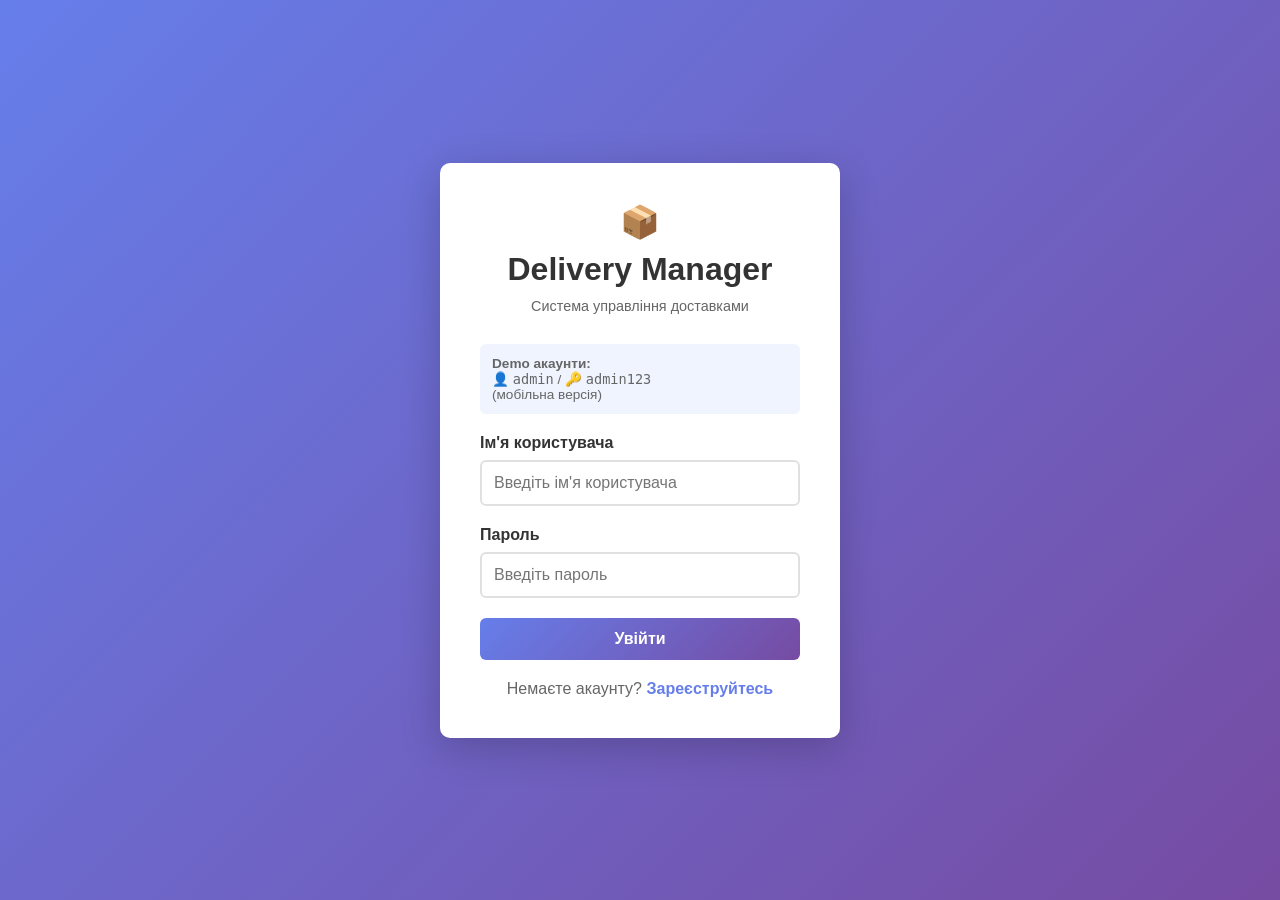
==== frontend/login.html @ 96a25c05 "feat(auth): Add JWT authentication system with admin/user roles - Create backend auth module with JW" ====
<!DOCTYPE html>
<html lang="uk">
<head>
    <meta charset="UTF-8">
    <meta name="viewport" content="width=device-width, initial-scale=1.0">
    <meta name="description" content="Delivery Manager - Логін">
    
    <title>Логін - Delivery Manager</title>
    
    <style>
        * {
            margin: 0;
            padding: 0;
            box-sizing: border-box;
        }

        html, body {
            height: 100%;
            font-family: -apple-system, BlinkMacSystemFont, 'Segoe UI', Roboto, sans-serif;
            background: linear-gradient(135deg, #667eea 0%, #764ba2 100%);
        }

        .login-container {
            display: flex;
            justify-content: center;
            align-items: center;
            height: 100%;
            padding: 20px;
        }

        .login-box {
            background: white;
            padding: 40px;
            border-radius: 10px;
            box-shadow: 0 10px 40px rgba(0, 0, 0, 0.2);
            width: 100%;
            max-width: 400px;
            animation: slideIn 0.3s ease;
        }

        @keyframes slideIn {
            from {
                opacity: 0;
                transform: translateY(-20px);
            }
            to {
                opacity: 1;
                transform: translateY(0);
            }
        }

        .login-header {
            text-align: center;
            margin-bottom: 30px;
        }

        .login-header h1 {
            font-size: 2rem;
            margin-bottom: 10px;
            color: #333;
        }

        .login-header p {
            color: #666;
            font-size: 0.9rem;
        }

        .form-group {
            margin-bottom: 20px;
        }

        label {
            display: block;
            margin-bottom: 8px;
            color: #333;
            font-weight: 600;
        }

        input {
            width: 100%;
            padding: 12px;
            border: 2px solid #e0e0e0;
            border-radius: 6px;
            font-size: 1rem;
            transition: border-color 0.3s;
            font-family: inherit;
        }

        input:focus {
            outline: none;
            border-color: #667eea;
            box-shadow: 0 0 0 3px rgba(102, 126, 234, 0.1);
        }

        .login-btn {
            width: 100%;
            padding: 12px;
            background: linear-gradient(135deg, #667eea 0%, #764ba2 100%);
            color: white;
            border: none;
            border-radius: 6px;
            font-size: 1rem;
            font-weight: 600;
            cursor: pointer;
            transition: transform 0.2s;
        }

        .login-btn:hover {
            transform: translateY(-2px);
        }

        .login-btn:active {
            transform: translateY(0);
        }

        .login-btn:disabled {
            opacity: 0.6;
            cursor: not-allowed;
        }

        .message {
            margin-top: 15px;
            padding: 12px;
            border-radius: 6px;
            text-align: center;
            display: none;
        }

        .message.error {
            background-color: #fee;
            color: #c33;
            border: 1px solid #fcc;
            display: block;
        }

        .message.success {
            background-color: #efe;
            color: #3c3;
            border: 1px solid #cfc;
            display: block;
        }

        .register-link {
            text-align: center;
            margin-top: 20px;
            color: #666;
        }

        .register-link a {
            color: #667eea;
            text-decoration: none;
            font-weight: 600;
        }

        .demo-info {
            background-color: #f0f4ff;
            padding: 12px;
            border-radius: 6px;
            margin-bottom: 20px;
            font-size: 0.85rem;
            color: #666;
        }

        .loading {
            display: inline-block;
            width: 16px;
            height: 16px;
            border: 2px solid rgba(255, 255, 255, 0.3);
            border-radius: 50%;
            border-top-color: white;
            animation: spin 1s linear infinite;
            vertical-align: middle;
            margin-right: 8px;
        }

        @keyframes spin {
            to { transform: rotate(360deg); }
        }
    </style>
</head>
<body>
    <div class="login-container">
        <div class="login-box">
            <div class="login-header">
                <h1>📦</h1>
                <h1>Delivery Manager</h1>
                <p>Система управління доставками</p>
            </div>

            <div class="demo-info">
                <strong>Demo акаунти:</strong><br>
                👤 <code>admin</code> / 🔑 <code>admin123</code><br>
                (мобільна версія)
            </div>

            <form id="loginForm">
                <div class="form-group">
                    <label for="username">Ім'я користувача</label>
                    <input 
                        type="text" 
                        id="username" 
                        placeholder="Введіть ім'я користувача"
                        required
                        autocomplete="username"
                    >
                </div>

                <div class="form-group">
                    <label for="password">Пароль</label>
                    <input 
                        type="password" 
                        id="password" 
                        placeholder="Введіть пароль"
                        required
                        autocomplete="current-password"
                    >
                </div>

                <button type="submit" class="login-btn" id="submitBtn">
                    Увійти
                </button>
            </form>

            <div id="message" class="message"></div>

            <div class="register-link">
                Немаєте акаунту? <a href="#" onclick="toggleRegister(event)">Зареєструйтесь</a>
            </div>
        </div>
    </div>

    <script>
        const API_URL = 'http://localhost:5000/api';
        
        // Налаштування локального зберігання токена
        const getToken = () => localStorage.getItem('auth_token');
        const setToken = (token) => localStorage.setItem('auth_token', token);
        const removeToken = () => localStorage.removeItem('auth_token');
        
        // Перевірити чи вже залогінений
        if (getToken()) {
            window.location.href = 'index.html';
        }

        // Форма логіну
        document.getElementById('loginForm').addEventListener('submit', async (e) => {
            e.preventDefault();

            const username = document.getElementById('username').value;
            const password = document.getElementById('password').value;
            const submitBtn = document.getElementById('submitBtn');
            const message = document.getElementById('message');

            submitBtn.disabled = true;
            submitBtn.innerHTML = '<span class="loading"></span> Логіну...';
            message.className = 'message';
            message.textContent = '';

            try {
                const response = await fetch(`${API_URL}/auth/login`, {
                    method: 'POST',
                    headers: {
                        'Content-Type': 'application/json'
                    },
                    body: JSON.stringify({ username, password })
                });

                const data = await response.json();

                if (!response.ok) {
                    throw new Error(data.error || 'Помилка логіну');
                }

                // Зберегти токен
                setToken(data.access_token);

                message.className = 'message success';
                message.textContent = '✅ Успішно! Переспрямування...';

                // Переспрямувати
                setTimeout(() => {
                    window.location.href = 'index.html';
                }, 500);

            } catch (error) {
                message.className = 'message error';
                message.textContent = `❌ ${error.message}`;
            } finally {
                submitBtn.disabled = false;
                submitBtn.innerHTML = 'Увійти';
            }
        });

        function toggleRegister(e) {
            e.preventDefault();
            alert('Реєстрація буде додана на Етап 2\n\nДемо акаунт для тестування:\nusername: admin\npassword: admin123');
        }
    </script>
</body>
</html>
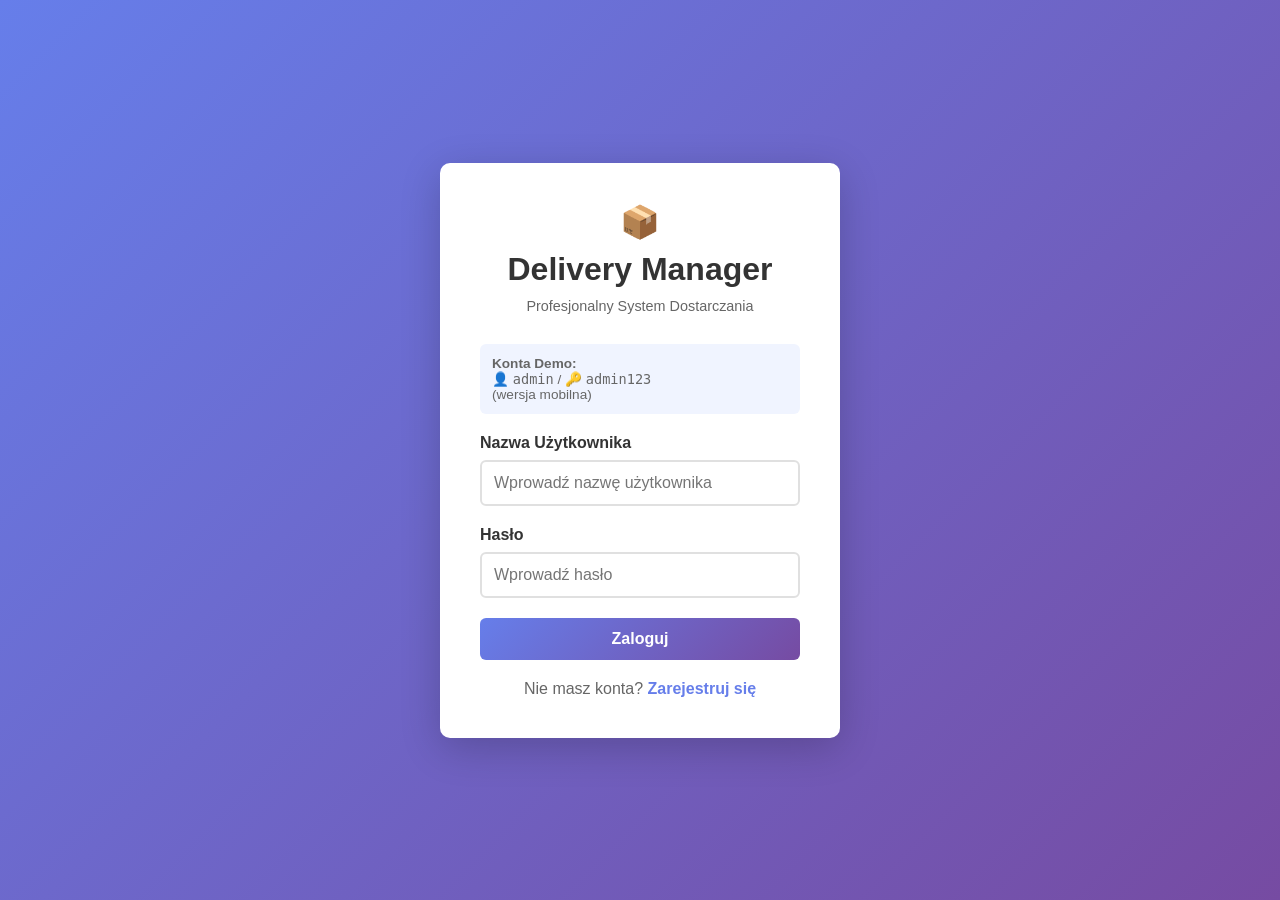
==== commit 7e23532f: "Complete Polish translation of frontend UI - login.html and index.html fully translated" ====
--- a/frontend/login.html
+++ b/frontend/login.html
@@ -1,11 +1,11 @@
 <!DOCTYPE html>
-<html lang="uk">
+<html lang="pl">
 <head>
     <meta charset="UTF-8">
     <meta name="viewport" content="width=device-width, initial-scale=1.0">
-    <meta name="description" content="Delivery Manager - Логін">
+    <meta name="description" content="Delivery Manager - Logowanie">
     
-    <title>Логін - Delivery Manager</title>
+    <title>Logowanie - Delivery Manager</title>
     
     <style>
         * {
@@ -184,47 +184,99 @@
             <div class="login-header">
                 <h1>📦</h1>
                 <h1>Delivery Manager</h1>
-                <p>Система управління доставками</p>
+                <p>Profesjonalny System Dostarczania</p>
             </div>
 
             <div class="demo-info">
-                <strong>Demo акаунти:</strong><br>
+                <strong>Konta Demo:</strong><br>
                 👤 <code>admin</code> / 🔑 <code>admin123</code><br>
-                (мобільна версія)
+                (wersja mobilna)
             </div>
 
+            <!-- LOGIN FORM -->
             <form id="loginForm">
                 <div class="form-group">
-                    <label for="username">Ім'я користувача</label>
+                    <label for="username">Nazwa Użytkownika</label>
                     <input 
                         type="text" 
                         id="username" 
-                        placeholder="Введіть ім'я користувача"
+                        placeholder="Wprowadź nazwę użytkownika"
                         required
                         autocomplete="username"
                     >
                 </div>
 
                 <div class="form-group">
-                    <label for="password">Пароль</label>
+                    <label for="password">Hasło</label>
                     <input 
                         type="password" 
                         id="password" 
-                        placeholder="Введіть пароль"
+                        placeholder="Wprowadź hasło"
                         required
                         autocomplete="current-password"
                     >
                 </div>
 
                 <button type="submit" class="login-btn" id="submitBtn">
-                    Увійти
+                    Zaloguj
                 </button>
             </form>
 
             <div id="message" class="message"></div>
 
             <div class="register-link">
-                Немаєте акаунту? <a href="#" onclick="toggleRegister(event)">Зареєструйтесь</a>
+                Nie masz konta? <a href="#" onclick="toggleRegister(event)">Zarejestruj się</a>
+            </div>
+
+            <!-- REGISTER FORM -->
+            <form id="registerForm" style="display: none;">
+                <div class="form-group">
+                    <label for="reg-username">Nazwa Użytkownika</label>
+                    <input 
+                        type="text" 
+                        id="reg-username" 
+                        placeholder="Wybierz nazwę użytkownika"
+                        required
+                    >
+                </div>
+
+                <div class="form-group">
+                    <label for="reg-email">Email</label>
+                    <input 
+                        type="email" 
+                        id="reg-email" 
+                        placeholder="Wprowadź email"
+                        required
+                    >
+                </div>
+
+                <div class="form-group">
+                    <label for="reg-password">Hasło</label>
+                    <input 
+                        type="password" 
+                        id="reg-password" 
+                        placeholder="Wprowadź hasło"
+                        required
+                    >
+                </div>
+
+                <div class="form-group">
+                    <label for="reg-role">Rola</label>
+                    <select id="reg-role">
+                        <option value="user">Klient</option>
+                        <option value="courier">Kurier</option>
+                    </select>
+                </div>
+
+                <button type="submit" class="login-btn" id="submitRegBtn">
+                    Zarejestruj
+                </button>
+            </form>
+
+            <div id="reg-message" class="message"></div>
+
+            <div class="register-link" id="backToLogin" style="display: none;">
+                Masz już konto? <a href="#" onclick="toggleRegister(event)">Zaloguj się</a>
             </div>
         </div>
     </div>
@@ -237,9 +289,17 @@
         const setToken = (token) => localStorage.setItem('auth_token', token);
         const removeToken = () => localStorage.removeItem('auth_token');
         
-        // Перевірити чи вже залогінений
-        if (getToken()) {
-            window.location.href = 'index.html';
+        // Перевірити чи вже залогінений - тільки якщо є токен І користувач
+        const token = getToken();
+        const user = localStorage.getItem('current_user');
+        if (token && user) {
+            try {
+                JSON.parse(user); // Спроба парсити юзера
+                window.location.href = 'index.html';
+            } catch (e) {
+                // Якщо не можна парсити - залишитися на логіні
+                removeToken();
+            }
         }
 
         // Форма логіну
@@ -252,7 +312,7 @@
             const message = document.getElementById('message');
 
             submitBtn.disabled = true;
-            submitBtn.innerHTML = '<span class="loading"></span> Логіну...';
+            submitBtn.innerHTML = '<span class="loading"></span> Logowanie...';
             message.className = 'message';
             message.textContent = '';
 
@@ -268,16 +328,21 @@
                 const data = await response.json();
 
                 if (!response.ok) {
-                    throw new Error(data.error || 'Помилка логіну');
+                    throw new Error(data.error || 'Błąd logowania');
                 }
 
-                // Зберегти токен
+                // Zapisz token
                 setToken(data.access_token);
+                
+                // Zapisz informacje o użytkowniku
+                if (data.user) {
+                    localStorage.setItem('current_user', JSON.stringify(data.user));
+                }
 
                 message.className = 'message success';
-                message.textContent = '✅ Успішно! Переспрямування...';
-
-                // Переспрямувати
+                message.textContent = '✅ Sukces! Przekierowywanie...';
+
+                // Przekieruj
                 setTimeout(() => {
                     window.location.href = 'index.html';
                 }, 500);
@@ -287,13 +352,81 @@
                 message.textContent = `❌ ${error.message}`;
             } finally {
                 submitBtn.disabled = false;
-                submitBtn.innerHTML = 'Увійти';
+                submitBtn.innerHTML = 'Zaloguj';
+            }
+        });
+
+        // Formularz rejestracji
+        document.getElementById('registerForm').addEventListener('submit', async (e) => {
+            e.preventDefault();
+
+            const username = document.getElementById('reg-username').value;
+            const email = document.getElementById('reg-email').value;
+            const password = document.getElementById('reg-password').value;
+            const role = document.getElementById('reg-role').value;
+            const submitBtn = document.getElementById('submitRegBtn');
+            const message = document.getElementById('reg-message');
+
+            submitBtn.disabled = true;
+            submitBtn.innerHTML = '<span class="loading"></span> Rejestracja...';
+            message.className = 'message';
+            message.textContent = '';
+
+            try {
+                const response = await fetch(`${API_URL}/auth/register`, {
+                    method: 'POST',
+                    headers: {
+                        'Content-Type': 'application/json'
+                    },
+                    body: JSON.stringify({ username, email, password, role })
+                });
+
+                const data = await response.json();
+
+                if (!response.ok) {
+                    throw new Error(data.error || 'Błąd rejestracji');
+                }
+
+                message.className = 'message success';
+                message.textContent = '✅ Rejestracja pomyślna! Przekierowywanie na logowanie...';
+
+                setTimeout(() => {
+                    toggleRegister(e);
+                }, 1500);
+
+            } catch (error) {
+                message.className = 'message error';
+                message.textContent = `❌ ${error.message}`;
+            } finally {
+                submitBtn.disabled = false;
+                submitBtn.innerHTML = 'Zarejestruj';
             }
         });
 
         function toggleRegister(e) {
             e.preventDefault();
-            alert('Реєстрація буде додана на Етап 2\n\nДемо акаунт для тестування:\nusername: admin\npassword: admin123');
+            const loginForm = document.getElementById('loginForm');
+            const registerForm = document.getElementById('registerForm');
+            const backToLogin = document.getElementById('backToLogin');
+            const registerLink = document.querySelector('.register-link');
+
+            if (loginForm.style.display === 'none') {
+                // Powrót do logowania
+                loginForm.style.display = 'block';
+                registerForm.style.display = 'none';
+                registerLink.style.display = 'block';
+                backToLogin.style.display = 'none';
+                document.getElementById('message').textContent = '';
+                document.getElementById('reg-message').textContent = '';
+            } else {
+                // Przejście do rejestracji
+                loginForm.style.display = 'none';
+                registerForm.style.display = 'block';
+                registerLink.style.display = 'none';
+                backToLogin.style.display = 'block';
+                document.getElementById('message').textContent = '';
+                document.getElementById('reg-message').textContent = '';
+            }
         }
     </script>
 </body>
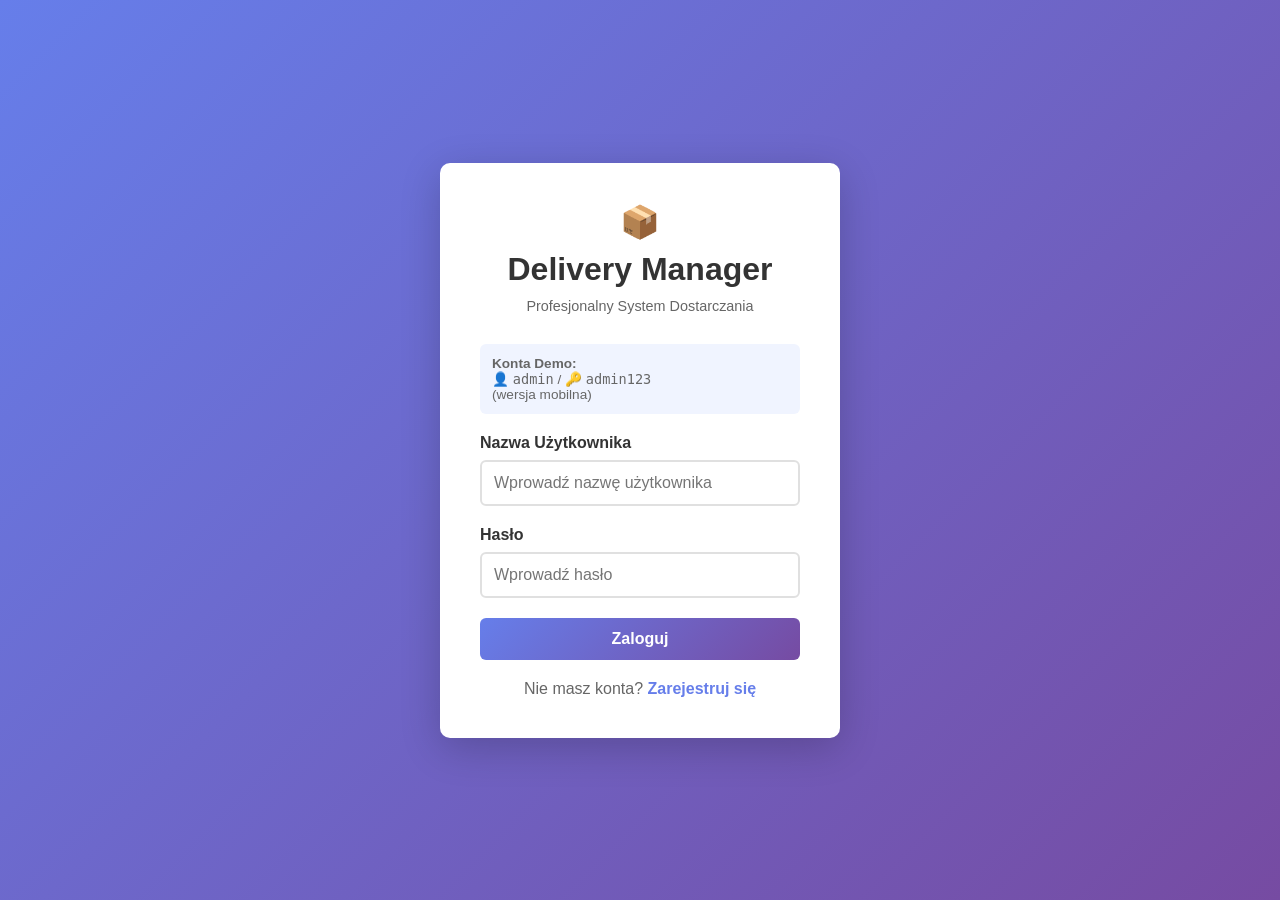
==== commit 3f808e22: "Fix: Courier profile not found - Add phone field to registration" ====
--- a/frontend/login.html
+++ b/frontend/login.html
@@ -262,10 +262,19 @@
 
                 <div class="form-group">
                     <label for="reg-role">Rola</label>
-                    <select id="reg-role">
+                    <select id="reg-role" onchange="togglePhoneField()">
                         <option value="user">Klient</option>
                         <option value="courier">Kurier</option>
                     </select>
+                </div>
+
+                <div class="form-group" id="phoneField" style="display: none;">
+                    <label for="reg-phone">Numer Telefonu (dla kurierów)</label>
+                    <input 
+                        type="tel" 
+                        id="reg-phone" 
+                        placeholder="Np. +48 123 456 789"
+                    >
                 </div>
 
                 <button type="submit" class="login-btn" id="submitRegBtn">
@@ -283,6 +292,22 @@
 
     <script>
         const API_URL = 'http://localhost:5000/api';
+        
+        // Toggle phone field based on role selection
+        function togglePhoneField() {
+            const role = document.getElementById('reg-role').value;
+            const phoneField = document.getElementById('phoneField');
+            const phoneInput = document.getElementById('reg-phone');
+            
+            if (role === 'courier') {
+                phoneField.style.display = 'block';
+                phoneInput.required = true;
+            } else {
+                phoneField.style.display = 'none';
+                phoneInput.required = false;
+                phoneInput.value = '';
+            }
+        }
         
         // Налаштування локального зберігання токена
         const getToken = () => localStorage.getItem('auth_token');
@@ -364,6 +389,7 @@
             const email = document.getElementById('reg-email').value;
             const password = document.getElementById('reg-password').value;
             const role = document.getElementById('reg-role').value;
+            const phone = document.getElementById('reg-phone').value;
             const submitBtn = document.getElementById('submitRegBtn');
             const message = document.getElementById('reg-message');
 
@@ -378,7 +404,7 @@
                     headers: {
                         'Content-Type': 'application/json'
                     },
-                    body: JSON.stringify({ username, email, password, role })
+                    body: JSON.stringify({ username, email, password, role, phone })
                 });
 
                 const data = await response.json();
